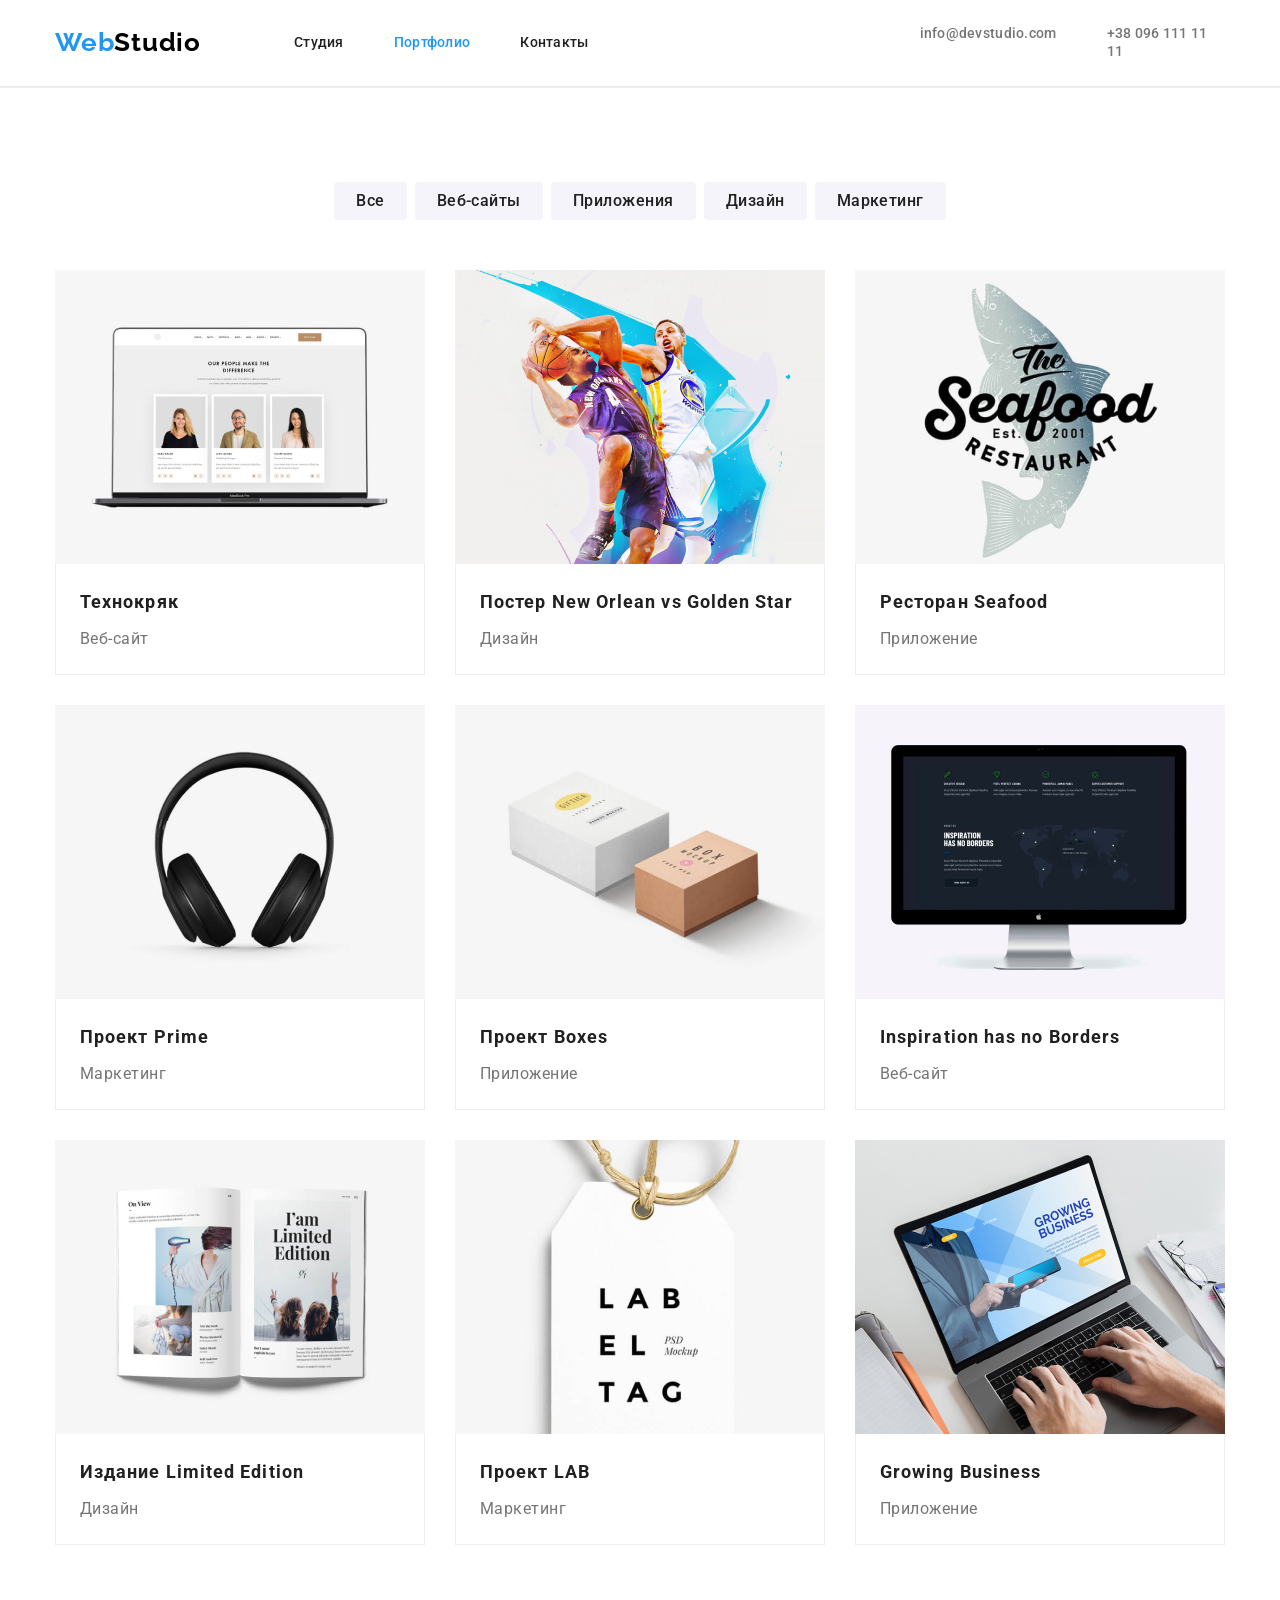
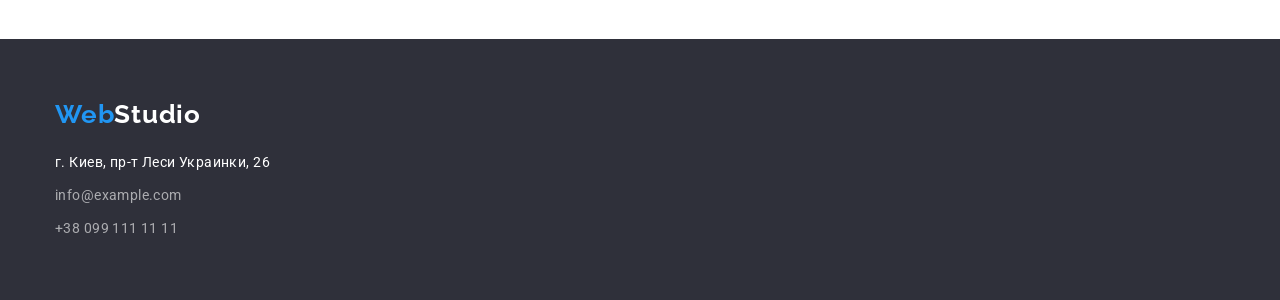
==== portfolio.html @ 53a8b025 "hw-04-final" ====
<!DOCTYPE html>
<html lang="en">
<head>
    <meta charset="UTF-8">
    <meta http-equiv="X-UA-Compatible" content="IE=edge">
    <meta name="viewport" content="width=device-width, initial-scale=1.0">
    <title>Portfolio</title>
    <link rel="stylesheet" href="./css/modern-normalize.css">
    <link rel="preconnect" href="https://fonts.gstatic.com">
    <link href="https://fonts.googleapis.com/css2?family=Raleway:wght@700&family=Roboto:wght@400;500;700;900&display=swap" rel="stylesheet">
    <link rel="stylesheet" href="./css/styles.css" />
    <link rel="stylesheet" href="./css/variables.css">
</head>
<body>
    
    <header class="page-header">
        <div class="container">
            <nav class="header-nav">
                <a href="./index.html" class="logo"><span class="web-color">Web</span>Studio</a>
                <ul class="header-links">
                    <li><a href="./index.html" class="header-link">Студия</a></li>
                    <li><a href="./portfolio.html" class="header-link">
                            <span class="active-pg-name-color">Портфолио</span></a></li>
                    <li><a href="" class="header-link">Контакты</a></li>
                </ul>
    
                <ul class="contacts-list">
                    <li><a href="mailto:info@devstudio.com" class="mail-tel">info@devstudio.com</a></li>
                    <li><a href="tel:+380961111111" class="mail-tel">+38 096 111 11 11</a></li>
                </ul>
            </nav>
        </div>
    </header>
        <hr>
    <main>
            <section class="portfolio-buttons-cards">
                <div class="container">
                    <h2 style="position: absolute; visibility: hidden;">Портфолио</h2>
                    <!-- В окончательном варианте данную строку скрыть от просмотра!-->
                    <ul class="btn-list">
                        <li><button class="portfolio-button">Все</button></li>
                        <li><button class="portfolio-button">Веб-сайты</button></li>
                        <li><button class="portfolio-button">Приложения</button></li>
                        <li><button class="portfolio-button">Дизайн</button></li>
                        <li><button class="portfolio-button">Маркетинг</button></li>
                    </ul>
                </div>

                <div class="container">
                    <ul class="cards">
                        <li class="crd">
                            <div class="card-thumb1">
                                <img src="./images/teccr.jpg" alt="Технокряк">
                            </div>
                            <div class="card-text">
                                <h3>Технокряк</h3>
                                <p>Веб-сайт</p>
                            </div>
                        </li>
                
                        <li class="crd">
                            <div class="card-thumb1">
                                <img src="./images/NewOrlean.jpg" alt="Постер New Orlean vs Golden Star">
                            </div>
                            <div class="card-text">
                                <h3>Постер New Orlean vs Golden Star</h3>
                                <p>Дизайн</p>
                            </div>
                
                        </li>
                
                        <li class="crd">
                            <div class="card-thumb1">
                                <img src="./images/Seafood.jpg" alt="Ресторан Seafood">
                            </div>
                            <div class="card-text">
                                <h3>Ресторан Seafood</h3>
                                <p>Приложение</p>
                            </div>
                        </li>
                
                        <li class="crd">
                            <div class="card-thumb1">
                                <img src="./images/Prime.jpg" alt="Проект Prime">
                            </div>
                            <div class="card-text">
                                <h3>Проект Prime</h3>
                                <p>Маркетинг</p>
                            </div>
                        </li>
                
                        <li class="crd">
                            <div class="card-thumb1">
                                <img src="./images/Boxes.jpg" alt="Проект Boxes">
                            </div>
                            <div class="card-text">
                                <h3>Проект Boxes</h3>
                                <p>Приложение</p>
                            </div>
                        </li>
                
                        <li class="crd">
                            <div class="card-thumb1">
                                <img src="./images/Inspiration_has_no_Borders.jpg" alt="Inspiration has no Borders">
                            </div>
                            <div class="card-text">
                                <h3>Inspiration has no Borders</h3>
                                <p>Веб-сайт</p>
                            </div>
                        </li>
                
                        <li class="crd">
                            <div class="card-thumb1">
                                <img src="./images/Limited_Edition.jpg" alt="Издание Limited Edition">
                            </div>
                            <div class="card-text">
                                <h3>Издание Limited Edition</h3>
                                <p>Дизайн</p>
                            </div>
                        </li>
                
                        <li class="crd">
                            <div class="card-thumb1">
                                <img src="./images/LAB.jpg" alt="Проект LAB">
                            </div>
                            <div class="card-text">
                                <h3>Проект LAB</h3>
                                <p>Маркетинг</p>
                            </div>
                        </li>
                
                        <li class="crd">
                            <div class="card-thumb1">
                                <img src="./images/Growing_Business.jpg" alt="Growing Business">
                            </div>
                            <div class="card-text">
                                <h3>Growing Business</h3>
                                <p>Приложение</p>
                            </div>
                        </li>
                    </ul>
                </div>
            </section>
            
    </main>
    <footer>
        <div class="container">
            <a href="./index.html" class="logo-foot"><span class="web-color">Web</span>Studio</a>
            <h3 style="position: absolute; visibility: hidden;">Контакты</h3>
            <!-- В окончательном варианте данную строку скрыть от просмотра!-->
            <address>
                <ul class="adress-text">
                    <li><a href="https://goo.gl/maps/aYshD57GHmabaSue6" target="_blank" class="adress"> г. Киев, пр-т Леси
                            Украинки,
                            26</a></li>
                    <li><a href="mailto:info@example.com" class="mail-tel-foot">info@example.com</a></li>
                    <li><a href="tel:+380991111111" class="mail-tel-foot">+38 099 111 11 11</a></li>
                </ul>
            </address>
        </div>
    </footer>
</body>
</html>
---- css/styles.css ----
body {
  font-family: 'Roboto', sans-serif;
}

h1,
h3,
h4,
h5,
h6,
p,
ul {
  margin: 0;
  padding: 0;
}

h2 {
  margin-bottom: 50px;
  margin-top: 0px;
  font-weight: bold;
  font-size: 36px;
  line-height: 42px;
  text-align: center;
  letter-spacing: 0.03em;
}

section {
  padding: 94px 0px;
}

.container {
  margin-left: auto;
  margin-right: auto;
  width: 1200px;
  padding-left: 15px;
  padding-right: 15px;
}

/* Header */

.header-nav {
  padding-top: 24px;
  padding-bottom: 25px;
}

.logo {
  font-family: 'Raleway', sans-serif;
  color: black;
  font-weight: bold;
  font-size: 26px;
  line-height: 31px;
  letter-spacing: 0.03em;
  margin-right: 93px;
}

.web-color {
  color: var(--blue-text);
}

.active-pg-name-color {
  color: var(--blue-text);
}

.header-links li:not(:last-child) {
  margin-right: 50px;
}

.header-links li:last-child {
  margin-right: 331px;
}

.contacts-list li:not(:last-child) {
  margin-right: 50px;
}

.header-nav,
.contacts-list {
  display: flex;
}

.header-nav {
  justify-content: space-between;
  align-items: center;
}

.header-links {
  margin: 0;
  padding: 0;
  display: flex;
}
.header-link {
  color: var(--black-light-text);
  font-weight: 500;
  font-size: 14px;
  line-height: 16px;
  letter-spacing: 0.02em;
}

.header-link:hover,
.header-link:focus {
  color: var(--blue-text);
}

.header-link:active {
  color: red;
}

.mail-tel {
  color: var(--grey-text);
  font-weight: 500;
  font-size: 14px;
  line-height: 16px;
  letter-spacing: 0.02em;
}

.mail-tel:hover,
.mail-tel:focus {
  color: var(--blue-text);
}

.mail-tel:active {
  color: red;
}

/* Hero  */

.hero {
  max-width: 1600px;
  margin-left: auto;
  margin-right: auto;
  background-color: var(--back-hero-footer-grey);
  text-align: center;
  padding: 0px;
}

.overlay {
  height: 600px;
  max-width: 1600px;
  margin-left: auto;
  margin-right: auto;
  padding-top: 200px;
  padding-bottom: 200px;
  outline: 1px solid tomato;
  background-image: linear-gradient(
      to right,
      rgba(47, 48, 58, 0.4),
      rgba(47, 48, 58, 0.4)
    ),
    url('../images/Overlay.jpg');
  background-size: cover;
  background-position: center;
  background-repeat: no-repeat;
}

.h1-title {
  color: var(--white-text);
  font-weight: 900;
  font-size: 44px;
  line-height: 60px;
  letter-spacing: 0.06em;
  text-transform: uppercase;
  margin-top: 0;
  margin-bottom: 30px;
}

.hero-button {
  border: none;
  color: var(--white-text);
  background-color: var(--blue-text);
  font-weight: bold;
  font-size: 16px;
  line-height: 30px;
  letter-spacing: 0.06em;
  cursor: pointer;
  box-shadow: 0px 4px 4px rgba(0, 0, 0, 0.15);
  border-radius: 4px;
  padding: 10px 32px;
}

/* Основные черты (характеристики) */

.features-list {
  padding-bottom: 0;
}

.features {
  display: flex;
  flex-wrap: wrap;
  margin-left: var(--margin-left-);
  margin-top: var(--margin-top-);
  /* outline: 1px solid tomato; */
}

.feature {
  flex-basis: calc(100% / 4 - 30px);
  margin-left: var(--margin-left);
  margin-top: var(--margin-top);
}

.feature::before {
  content: '';
  display: block;
  height: 120px;
  background-repeat: no-repeat;
  background-position: center;
  background-size: auto;
  background-color: #f5f4fa;
  border-radius: 4px;
  margin-bottom: 30px;
}

.antenna::before {
  background-image: url('../images/antenna\ 1.svg');
}

.clock::before {
  background-image: url('../images/clock\ 1.svg');
}

.diagram::before {
  background-image: url('../images/diagram\ 1.svg');
}

.astronaut::before {
  background-image: url('../images/astronaut\ 1.svg');
}

.feature h2 {
  color: var(--black-light-text);
  font-weight: bold;
  font-size: 36px;
  line-height: 42px;
  text-align: center;
  letter-spacing: 0.03em;
}

.features h3 {
  color: var(--black-light-text);
  font-weight: bold;
  font-size: 14px;
  line-height: 16px;
  letter-spacing: 0.03em;
  text-transform: uppercase;
  margin-bottom: 10px;
}

.features p {
  color: var(--grey-text);
  font-weight: normal;
  font-size: 14px;
  line-height: 24px;
  letter-spacing: 0.03em;
}

/* Чем мы занимаемся */

.photos {
  display: flex;
  /* outline: 1px solid tomato; */
  margin-left: var(--margin-left-);
  margin-top: var(--margin-top-);
}

.photos > .item {
  /* outline: 1px solid teal; */
  flex-basis: calc(100% / 3);
  margin-left: var(--margin-left);
  margin-top: var(--margin-top);
}

.item > img {
  display: block;
}

/* Наша комманда */

.command {
  background-color: var(--botton-portfolio-grey);
  margin-bottom: 0;
  padding: 94px 0px;
}

.command-persons {
  display: flex;
  flex-wrap: wrap;
  /* outline: 1px solid tomato; */
  margin-top: -30px;
  margin-left: -30px;
}

.person {
  flex-basis: calc(100% / 4 - 30px);
  /* outline: 1px solid teal; */
  margin-top: 30px;
  margin-left: 30px;
  background: #ffffff;
  box-shadow: 0px 1px 3px rgba(0, 0, 0, 0.12), 0px 1px 1px rgba(0, 0, 0, 0.14),
    0px 2px 1px rgba(0, 0, 0, 0.2);
  border-radius: 0px 0px 4px 4px;
}

.person h3 {
  color: var(--black-light-text);
  font-weight: 500;
  font-size: 16px;
  line-height: 19px;
  text-align: center;
  letter-spacing: 0.03em;
  margin-bottom: 10px;
}

.person p {
  color: var(--grey-text);
  font-weight: normal;
  font-size: 16px;
  line-height: 19px;
  text-align: center;
  letter-spacing: 0.03em;
  margin-bottom: 16px;
}

.card-thumb > img {
  margin-bottom: 30px;
  display: block;
}

.social-icons {
  display: inline-flex;
  width: 270px;
  justify-content: center;
  margin-bottom: 30px;
}

.social-icons svg {
  width: 44px;
  height: 44px;
  border: none;
  border-radius: 50%;
  fill: #afb1b8;
  padding-left: 12px;
}

.social-icons svg:hover,
.social-icons svg:focus {
  fill: var(--white-text);
  background-color: var(--blue-text);
}

.social-icons li:not(:last-child) {
  margin-right: 10px;
}

/* Наши клиенты */

.clients-logos {
  display: inline-flex;
}

.clients-logos li:not(:last-child) {
  margin-right: 30px;
}

.clients-logos svg {
  border: 1px solid #afb1b8;
  border-radius: 4px;
  fill: #afb1b8;
  padding: 0px;
}

.clients-logos svg:hover,
.clients-logos svg:focus {
  fill: var(--blue-text);
  border-color: var(--blue-text);
}

/* Footer */

footer {
  background-color: var(--back-hero-footer-grey);
  padding-bottom: 60px;
  padding-top: 60px;
}

footer address {
  margin-top: 20px;
}

.logo-foot {
  font-family: 'Raleway', sans-serif;
  color: var(--white-text);
  font-weight: bold;
  font-size: 26px;
  line-height: 31px;
  letter-spacing: 0.03em;
}

.adress-text a {
  font-weight: normal;
  font-size: 14px;
  line-height: 24px;
  letter-spacing: 0.03em;
}

.adress-text li:not(:last-child) {
  margin-bottom: 9px;
}

.adress {
  color: var(--white-text);
}

.mail-tel-foot {
  color: var(--grey-text-op60);
}

/* Portfolio page */

hr {
  border: 1px solid #ececec;
  margin: 0;
}

.btn-list {
  display: flex;
  justify-content: center;
  margin-bottom: 50px;
}

.btn-list > li:not(:last-child) {
  margin-right: 8px;
}

.portfolio-button {
  color: var(--black-light-text);
  border: none;
  padding: 6px 22px;
  background-color: var(--botton-portfolio-grey);
  font-weight: 500;
  font-size: 16px;
  line-height: 26px;
  text-align: center;
  letter-spacing: 0.03em;
  cursor: pointer;
  border-radius: 4px;
}

.portfolio-button:hover,
.portfolio-button:focus {
  border: none;
  color: var(--white-text);
  background-color: var(--blue-text);
  box-shadow: 0px 3px 1px rgba(0, 0, 0, 0.1), 0px 1px 2px rgba(0, 0, 0, 0.08),
    0px 2px 2px rgba(0, 0, 0, 0.12);
  border-radius: 4px;
}

.cards {
  /* outline: 1px solid tomato; */
  display: flex;
  flex-wrap: wrap;
  margin-left: var(--margin-left-);
  margin-top: var(--margin-top-);
}

.cards > .crd {
  /* outline: 1px solid teal; */
  flex-basis: calc(100% / 3 - 30px);
  margin-left: var(--margin-left);
  margin-top: var(--margin-top);
}

.cards h3 {
  color: var(--black-light-text);
  font-weight: bold;
  font-size: 18px;
  line-height: 36px;
  letter-spacing: 0.06em;
}

.card-thumb1 {
  padding: 0;
  margin: 0;
}

.card-thumb1 > img {
  display: block;
}

.card-text {
  padding: 20px 24px;
}

.crd h3 {
  margin-bottom: 4px;
}

.cards p {
  color: var(--grey-text);
  font-weight: normal;
  font-size: 16px;
  line-height: 30px;
  letter-spacing: 0.03em;
}

.card-text {
  border-bottom: 1px solid #eeeeee;
  border-left: 1px solid #eeeeee;
  border-right: 1px solid #eeeeee;
}
---- css/variables.css ----
:root {
  --blue-text: rgba(33, 150, 243, 1);
  --black-text: rgba(0, 0, 0, 1);
  --black-light-text: rgba(33, 33, 33, 1);
  --grey-text: rgba(117, 117, 117, 1);
  --white-text: rgba(255, 255, 255, 1);
  --grey-text-op60: rgba(255, 255, 255, 0.6);

  --back-hero-footer-grey: rgba(47, 48, 58, 1);
  --botton-portfolio-grey: rgba(245, 244, 250, 1);

  --margin-left: 30px;
  --margin-top: 30px;
  --margin-left-: -30px;
  --margin-top-: -30px;
}
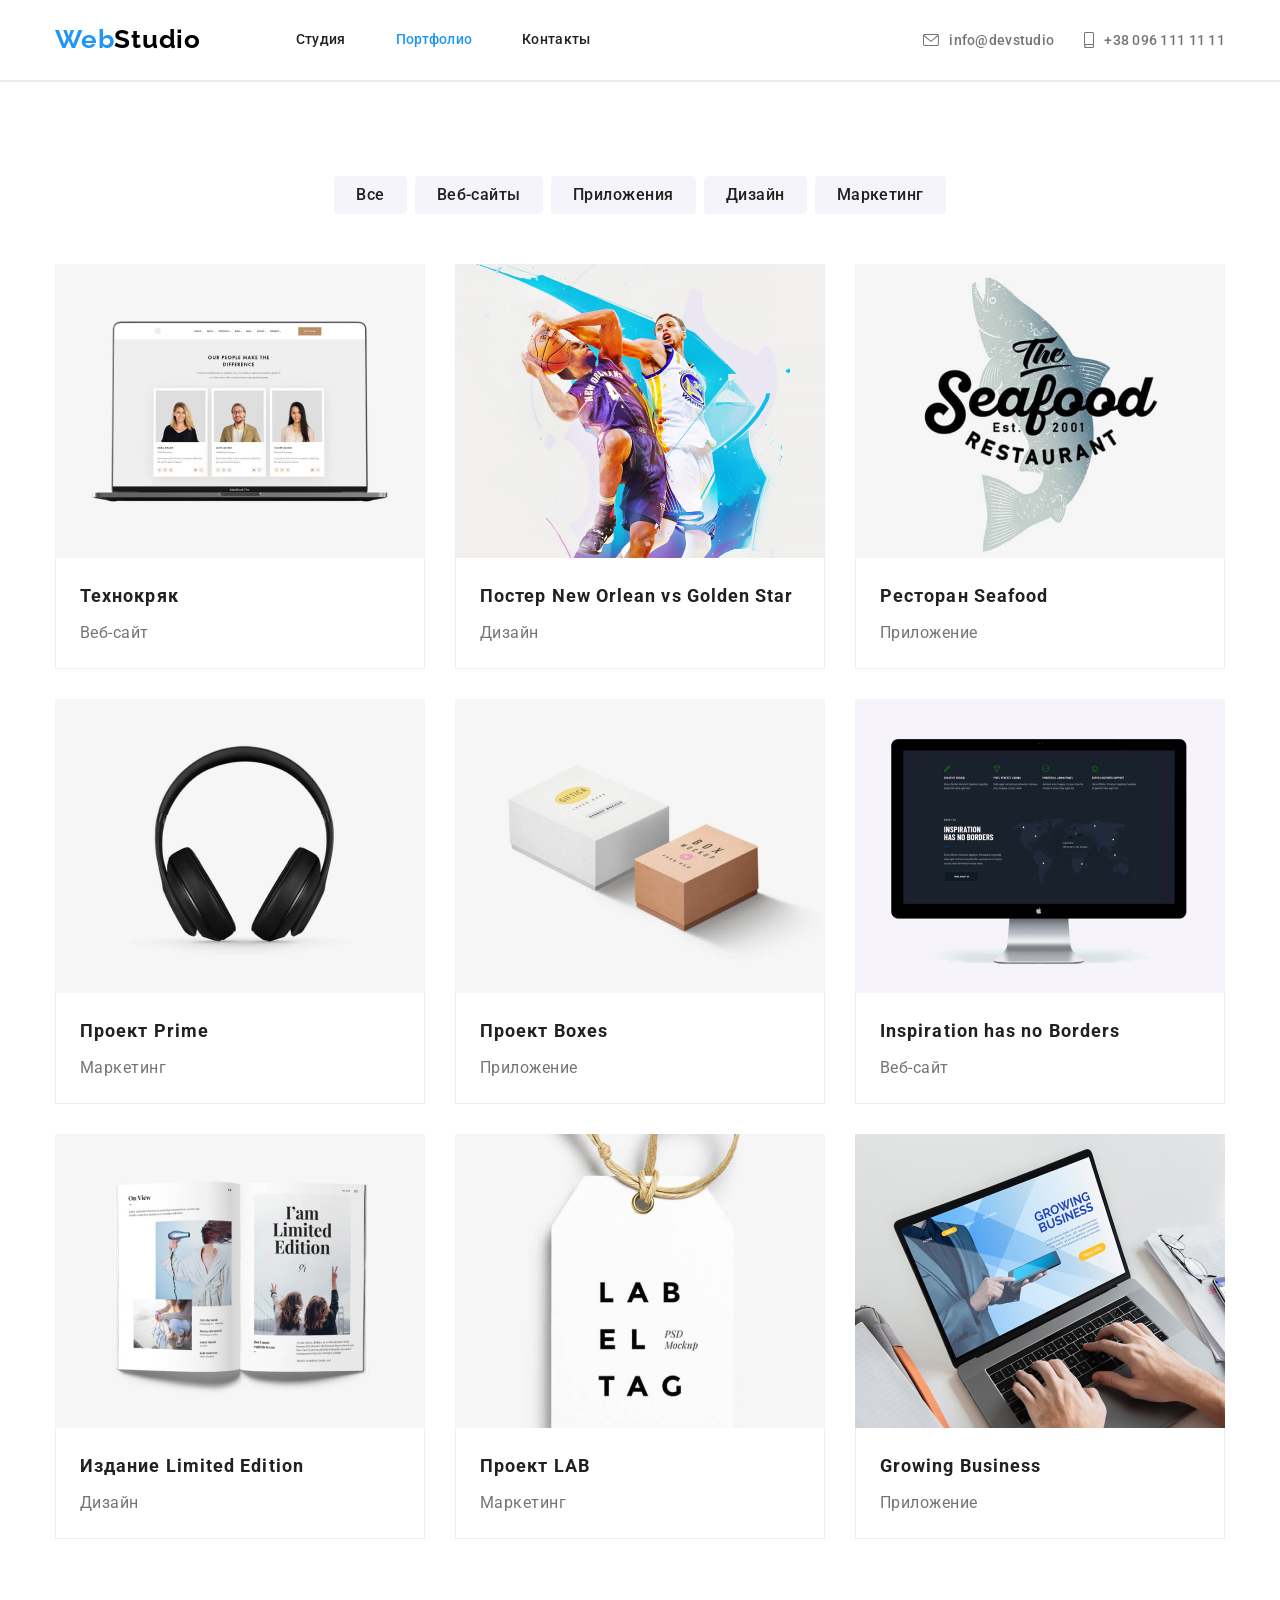
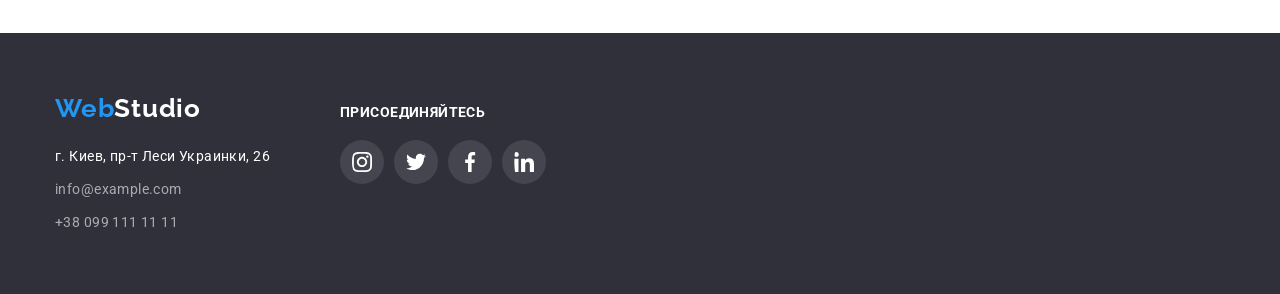
==== commit 2fcc6693: "hw-04-final" ====
--- a/portfolio.html
+++ b/portfolio.html
@@ -25,8 +25,25 @@
                 </ul>
     
                 <ul class="contacts-list">
-                    <li><a href="mailto:info@devstudio.com" class="mail-tel">info@devstudio.com</a></li>
-                    <li><a href="tel:+380961111111" class="mail-tel">+38 096 111 11 11</a></li>
+                    <li>
+                        <a href="mailto:info@devstudio.com">
+                            <svg width=16px height=12px>
+                                <use href="./images/icons.svg#envelope" width=16px height=12px>
+                                </use>
+                                <span>info@devstudio</span>
+                            </svg>
+                        </a>
+                    </li>
+                
+                    <li>
+                        <a href="tel:+380961111111">
+                            <svg width=10px height=16px>
+                                <use href="./images/icons.svg#smartphone" width=10px height=16px>
+                                </use>
+                                <span>+38 096 111 11 11</span>
+                            </svg>
+                        </a>
+                    </li>
                 </ul>
             </nav>
         </div>
@@ -145,18 +162,65 @@
     </main>
     <footer>
         <div class="container">
-            <a href="./index.html" class="logo-foot"><span class="web-color">Web</span>Studio</a>
-            <h3 style="position: absolute; visibility: hidden;">Контакты</h3>
-            <!-- В окончательном варианте данную строку скрыть от просмотра!-->
-            <address>
-                <ul class="adress-text">
-                    <li><a href="https://goo.gl/maps/aYshD57GHmabaSue6" target="_blank" class="adress"> г. Киев, пр-т Леси
-                            Украинки,
-                            26</a></li>
-                    <li><a href="mailto:info@example.com" class="mail-tel-foot">info@example.com</a></li>
-                    <li><a href="tel:+380991111111" class="mail-tel-foot">+38 099 111 11 11</a></li>
-                </ul>
-            </address>
+            <ul class="footer-sections">
+                <li>
+                    <a href="./index.html" class="logo-foot"><span class="web-color">Web</span>Studio</a>
+                    <h3 style="position: absolute; visibility: hidden;">Контакты</h3>
+                    <!-- В окончательном варианте данную строку скрыть от просмотра!-->
+                    <address>
+                        <ul class="adress-text">
+                            <li><a href="https://goo.gl/maps/aYshD57GHmabaSue6" target="_blank" class="adress"> г. Киев,
+                                    пр-т Леси Украинки,
+                                    26</a></li>
+                            <li><a href="mailto:info@example.com" class="mail-tel-foot">info@example.com</a></li>
+                            <li><a href="tel:+380991111111" class="mail-tel-foot">+38 099 111 11 11</a></li>
+                        </ul>
+                    </address>
+                </li>
+                <li>
+                    <h3>присоединяйтесь</h3>
+                    <ul class="social-link-footer">
+                        <li>
+                            <a href="#">
+                                <svg>
+                                    <use href="./images/icons.svg#instagram" width=20px>
+                                    </use>
+                                </svg>
+                            </a>
+                        </li>
+    
+                        <li>
+                            <a href="#">
+                                <svg>
+                                    <use href="./images/icons.svg#twitter" width=20px>
+                                    </use>
+                                </svg>
+                            </a>
+                        </li>
+    
+                        <li>
+                            <a href="#">
+                                <svg>
+                                    <use href="./images/icons.svg#facebook" width=20px>
+                                    </use>
+                                </svg>
+                            </a>
+                        </li>
+    
+                        <li>
+                            <a href="#">
+                                <svg>
+                                    <use href="./images/icons.svg#linkedin" width=20px>
+                                    </use>
+                                </svg>
+                            </a>
+                        </li>
+    
+                    </ul>
+                </li>
+    
+            </ul>
+    
         </div>
     </footer>
 </body>
--- a/css/styles.css
+++ b/css/styles.css
@@ -68,13 +68,10 @@
   margin-right: 331px;
 }
 
-.contacts-list li:not(:last-child) {
-  margin-right: 50px;
-}
-
 .header-nav,
 .contacts-list {
   display: flex;
+  align-items: center;
 }
 
 .header-nav {
@@ -104,21 +101,36 @@
   color: red;
 }
 
-.mail-tel {
+.contacts-list svg {
+  fill: var(--grey-text);
+}
+
+.contacts-list svg:hover,
+.contacts-list svg:focus {
+  fill: var(--blue-text);
+}
+
+.contacts-list a {
+  display: flex;
+  align-items: center;
+}
+
+.contacts-list span {
   color: var(--grey-text);
   font-weight: 500;
   font-size: 14px;
   line-height: 16px;
   letter-spacing: 0.02em;
-}
-
-.mail-tel:hover,
-.mail-tel:focus {
+  margin-left: 10px;
+}
+
+.contacts-list span:hover,
+.contacts-list span:focus {
   color: var(--blue-text);
 }
 
-.mail-tel:active {
-  color: red;
+.contacts-list li:not(:last-child) {
+  margin-right: 30px;
 }
 
 /* Hero  */
@@ -209,19 +221,19 @@
 }
 
 .antenna::before {
-  background-image: url('../images/antenna\ 1.svg');
+  background-image: url('../images/vector/antenna.svg');
 }
 
 .clock::before {
-  background-image: url('../images/clock\ 1.svg');
+  background-image: url('../images/vector/clock.svg');
 }
 
 .diagram::before {
-  background-image: url('../images/diagram\ 1.svg');
+  background-image: url('../images/vector/diagram.svg');
 }
 
 .astronaut::before {
-  background-image: url('../images/astronaut\ 1.svg');
+  background-image: url('../images/vector/astronaut.svg');
 }
 
 .feature h2 {
@@ -353,6 +365,8 @@
 
 .clients-logos {
   display: inline-flex;
+  justify-content: center;
+  align-items: center;
 }
 
 .clients-logos li:not(:last-child) {
@@ -363,7 +377,14 @@
   border: 1px solid #afb1b8;
   border-radius: 4px;
   fill: #afb1b8;
-  padding: 0px;
+  width: 170px;
+  height: 90px;
+}
+
+.clients-link {
+  display: flex;
+  justify-content: center;
+  align-items: center;
 }
 
 .clients-logos svg:hover,
@@ -378,6 +399,49 @@
   background-color: var(--back-hero-footer-grey);
   padding-bottom: 60px;
   padding-top: 60px;
+}
+
+.footer-sections {
+  display: flex;
+  align-items: baseline;
+}
+
+.footer-sections > li:last-child {
+  padding-left: 70px;
+}
+
+.footer-sections h3 {
+  font-weight: bold;
+  font-size: 14px;
+  line-height: 16px;
+  letter-spacing: 0.03em;
+  text-transform: uppercase;
+  color: var(--white-text);
+  margin-bottom: 20px;
+}
+
+.social-link-footer {
+  display: flex;
+  flex-wrap: wrap;
+}
+
+.social-link-footer svg {
+  width: 44px;
+  height: 44px;
+  border: none;
+  border-radius: 50%;
+  fill: var(--white-text);
+  padding-left: 12px;
+  background-color: rgba(255, 255, 255, 0.1);
+}
+
+.social-link-footer li:not(:last-child) {
+  margin-right: 10px;
+}
+
+.social-link-footer svg:hover,
+.social-link-footer svg:focus {
+  background-color: var(--blue-text);
 }
 
 footer address {
@@ -468,6 +532,12 @@
   margin-top: var(--margin-top);
 }
 
+.cards > .crd:hover,
+.cards > .crd:focus {
+  box-shadow: 0px 1px 1px rgba(0, 0, 0, 0.12), 0px 4px 4px rgba(0, 0, 0, 0.06),
+    1px 4px 6px rgba(0, 0, 0, 0.16);
+}
+
 .cards h3 {
   color: var(--black-light-text);
   font-weight: bold;
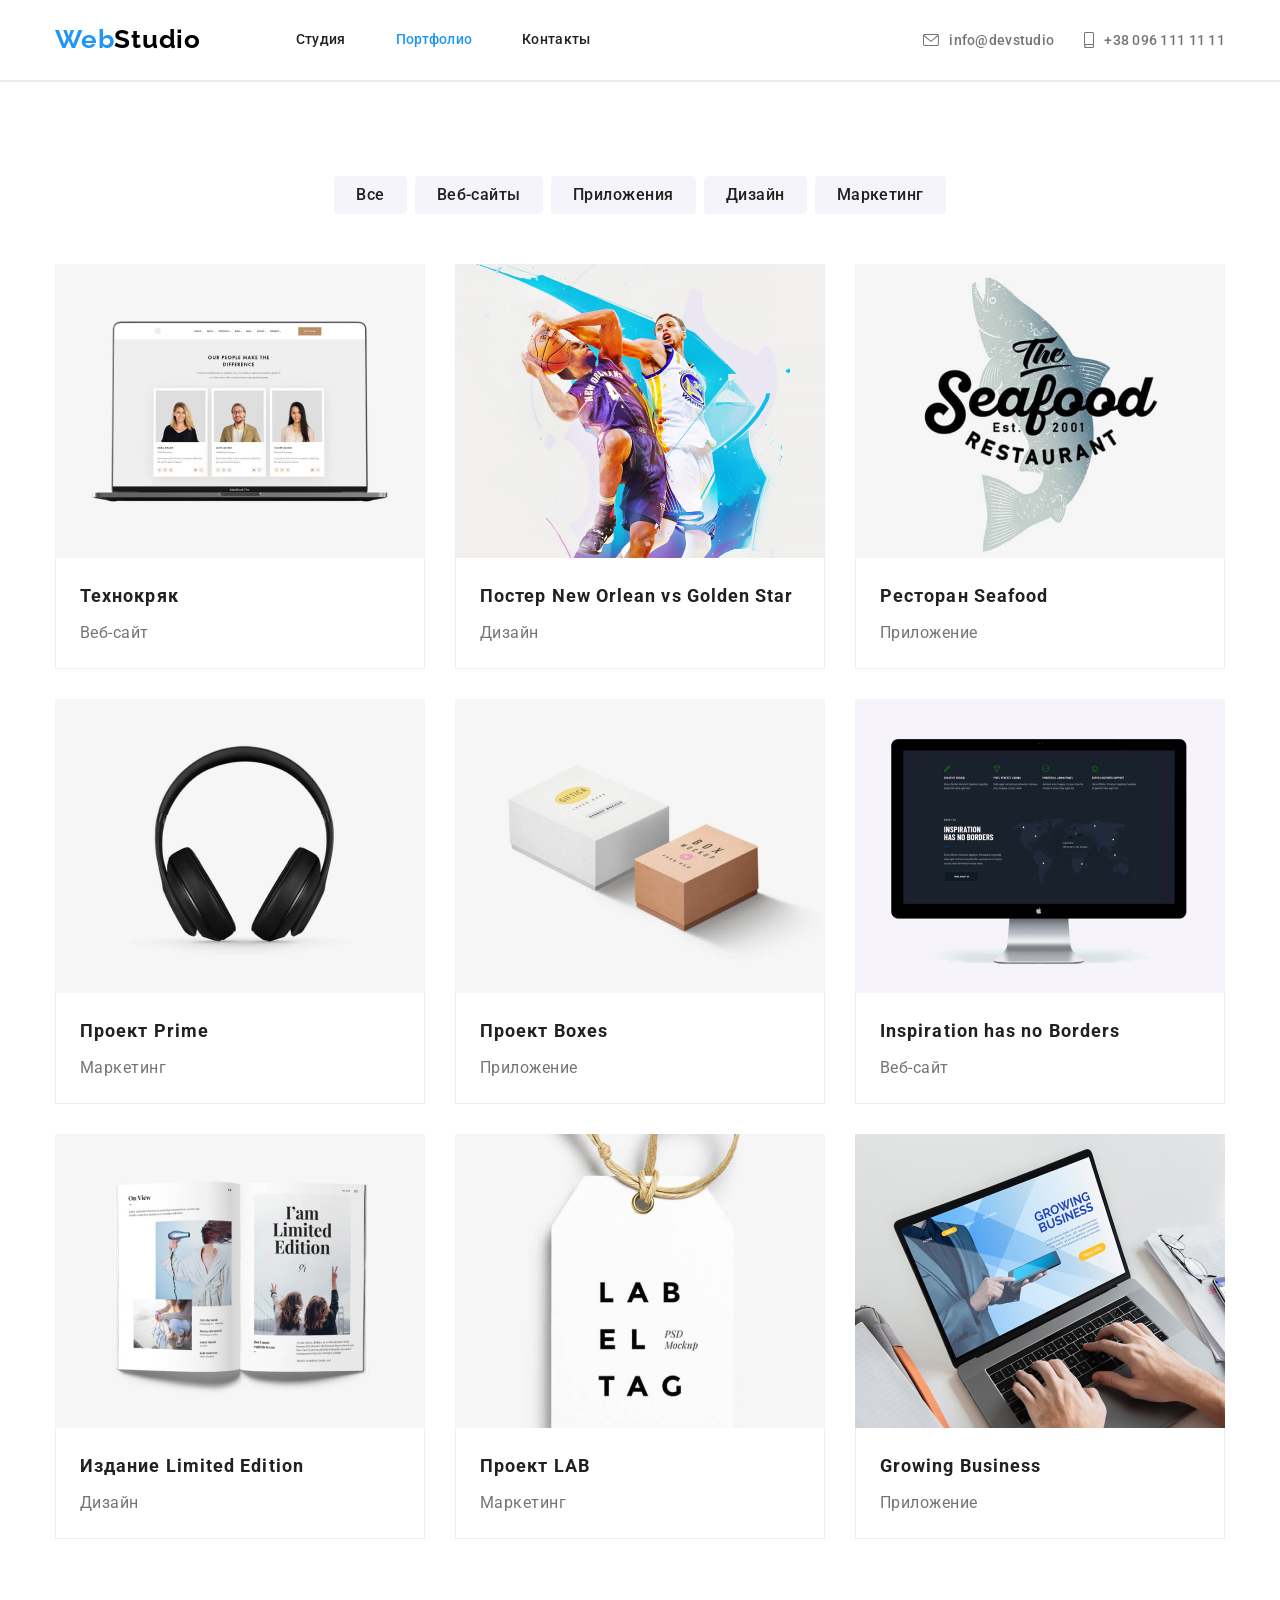
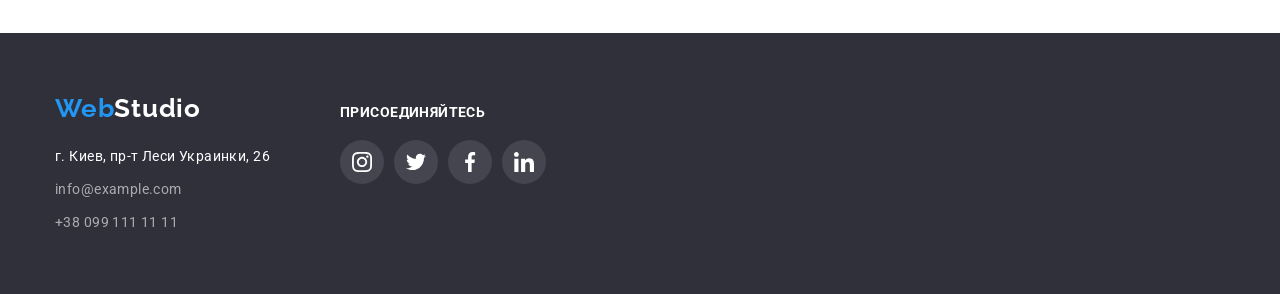
==== commit 9648f760: "hw-o4-final" ====
--- a/portfolio.html
+++ b/portfolio.html
@@ -25,23 +25,21 @@
                 </ul>
     
                 <ul class="contacts-list">
-                    <li>
-                        <a href="mailto:info@devstudio.com">
-                            <svg width=16px height=12px>
+                    <li class="item">
+                        <a href="mailto:info@devstudio.com" class="link">
+                            <svg class="icon" width=16px height=12px>
                                 <use href="./images/icons.svg#envelope" width=16px height=12px>
                                 </use>
-                                <span>info@devstudio</span>
-                            </svg>
+                            </svg>info@devstudio
                         </a>
                     </li>
                 
-                    <li>
-                        <a href="tel:+380961111111">
-                            <svg width=10px height=16px>
+                    <li class="item">
+                        <a href="tel:+380961111111" class="link">
+                            <svg class="icon" width=10px height=16px>
                                 <use href="./images/icons.svg#smartphone" width=10px height=16px>
                                 </use>
-                                <span>+38 096 111 11 11</span>
-                            </svg>
+                            </svg>+38 096 111 11 11
                         </a>
                     </li>
                 </ul>
@@ -179,38 +177,38 @@
                 </li>
                 <li>
                     <h3>присоединяйтесь</h3>
-                    <ul class="social-link-footer">
-                        <li>
-                            <a href="#">
-                                <svg>
-                                    <use href="./images/icons.svg#instagram" width=20px>
-                                    </use>
-                                </svg>
-                            </a>
-                        </li>
-    
-                        <li>
-                            <a href="#">
-                                <svg>
-                                    <use href="./images/icons.svg#twitter" width=20px>
-                                    </use>
-                                </svg>
-                            </a>
-                        </li>
-    
-                        <li>
-                            <a href="#">
-                                <svg>
-                                    <use href="./images/icons.svg#facebook" width=20px>
-                                    </use>
-                                </svg>
-                            </a>
-                        </li>
-    
-                        <li>
-                            <a href="#">
-                                <svg>
-                                    <use href="./images/icons.svg#linkedin" width=20px>
+                    <ul class="social-icons-list-footer">
+                        <li class="list">
+                            <a href="#" class="social-links-footer">
+                                <svg class="social-icon-footer" width=20px height=20px>
+                                    <use href="./images/icons.svg#instagram">
+                                    </use>
+                                </svg>
+                            </a>
+                        </li>
+    
+                        <li class="list">
+                            <a href="#" class="social-links-footer">
+                                <svg class="social-icon-footer" width=20px height=20px>
+                                    <use href="./images/icons.svg#twitter">
+                                    </use>
+                                </svg>
+                            </a>
+                        </li>
+    
+                        <li class="list">
+                            <a href="#" class="social-links-footer">
+                                <svg class="social-icon-footer" width=20px height=20px>
+                                    <use href="./images/icons.svg#facebook">
+                                    </use>
+                                </svg>
+                            </a>
+                        </li>
+    
+                        <li class="list">
+                            <a href="#" class="social-links-footer">
+                                <svg class="social-icon-footer" width=20px height=20px>
+                                    <use href="./images/icons.svg#linkedin">
                                     </use>
                                 </svg>
                             </a>
--- a/css/styles.css
+++ b/css/styles.css
@@ -101,32 +101,26 @@
   color: red;
 }
 
-.contacts-list svg {
-  fill: var(--grey-text);
-}
-
-.contacts-list svg:hover,
-.contacts-list svg:focus {
-  fill: var(--blue-text);
-}
-
-.contacts-list a {
-  display: flex;
-  align-items: center;
-}
-
-.contacts-list span {
-  color: var(--grey-text);
+.link {
+  font-family: Roboto;
+  font-style: normal;
   font-weight: 500;
   font-size: 14px;
   line-height: 16px;
   letter-spacing: 0.02em;
-  margin-left: 10px;
-}
-
-.contacts-list span:hover,
-.contacts-list span:focus {
+  color: #757575;
+  display: flex;
+  align-items: center;
+}
+
+.link:hover,
+.link:focus {
   color: var(--blue-text);
+}
+
+.icon {
+  fill: currentColor;
+  margin-right: 10px;
 }
 
 .contacts-list li:not(:last-child) {
@@ -335,30 +329,39 @@
   display: block;
 }
 
-.social-icons {
+.social-icons-list {
   display: inline-flex;
   width: 270px;
+  align-items: center;
   justify-content: center;
   margin-bottom: 30px;
 }
 
-.social-icons svg {
+.social-links {
   width: 44px;
   height: 44px;
   border: none;
   border-radius: 50%;
-  fill: #afb1b8;
-  padding-left: 12px;
-}
-
-.social-icons svg:hover,
-.social-icons svg:focus {
-  fill: var(--white-text);
+  display: flex;
+  justify-content: center;
+  align-items: center;
+  margin-right: 10px;
+  color: #afb1b8;
+}
+
+.social-links:hover,
+.social-links:focus {
+  color: #ffffff;
   background-color: var(--blue-text);
 }
 
-.social-icons li:not(:last-child) {
-  margin-right: 10px;
+.social-icon {
+  fill: currentColor;
+}
+
+.social-icon:hover,
+.social-icon:focus {
+  fill: currentColor;
 }
 
 /* Наши клиенты */
@@ -373,23 +376,24 @@
   margin-right: 30px;
 }
 
-.clients-logos svg {
+.svg {
+  fill: currentColor;
+}
+
+.clients-link {
+  width: 170px;
+  height: 90px;
+  display: flex;
+  justify-content: center;
+  align-items: center;
+  color: #afb1b8;
   border: 1px solid #afb1b8;
   border-radius: 4px;
-  fill: #afb1b8;
-  width: 170px;
-  height: 90px;
-}
-
-.clients-link {
-  display: flex;
-  justify-content: center;
-  align-items: center;
-}
-
-.clients-logos svg:hover,
-.clients-logos svg:focus {
-  fill: var(--blue-text);
+}
+
+.clients-link:hover,
+.clients-link:focus {
+  color: var(--blue-text);
   border-color: var(--blue-text);
 }
 
@@ -420,27 +424,31 @@
   margin-bottom: 20px;
 }
 
-.social-link-footer {
-  display: flex;
-  flex-wrap: wrap;
-}
-
-.social-link-footer svg {
+.social-icons-list-footer {
+  display: inline-flex;
+  align-items: center;
+  justify-content: center;
+}
+
+.social-links-footer {
   width: 44px;
   height: 44px;
   border: none;
   border-radius: 50%;
-  fill: var(--white-text);
-  padding-left: 12px;
+  display: flex;
+  justify-content: center;
+  align-items: center;
+  margin-right: 10px;
+  color: var(--white-text);
   background-color: rgba(255, 255, 255, 0.1);
 }
 
-.social-link-footer li:not(:last-child) {
-  margin-right: 10px;
-}
-
-.social-link-footer svg:hover,
-.social-link-footer svg:focus {
+.social-icon-footer {
+  fill: currentColor;
+}
+
+.social-links-footer:hover,
+.social-links-footer:focus {
   background-color: var(--blue-text);
 }
 
